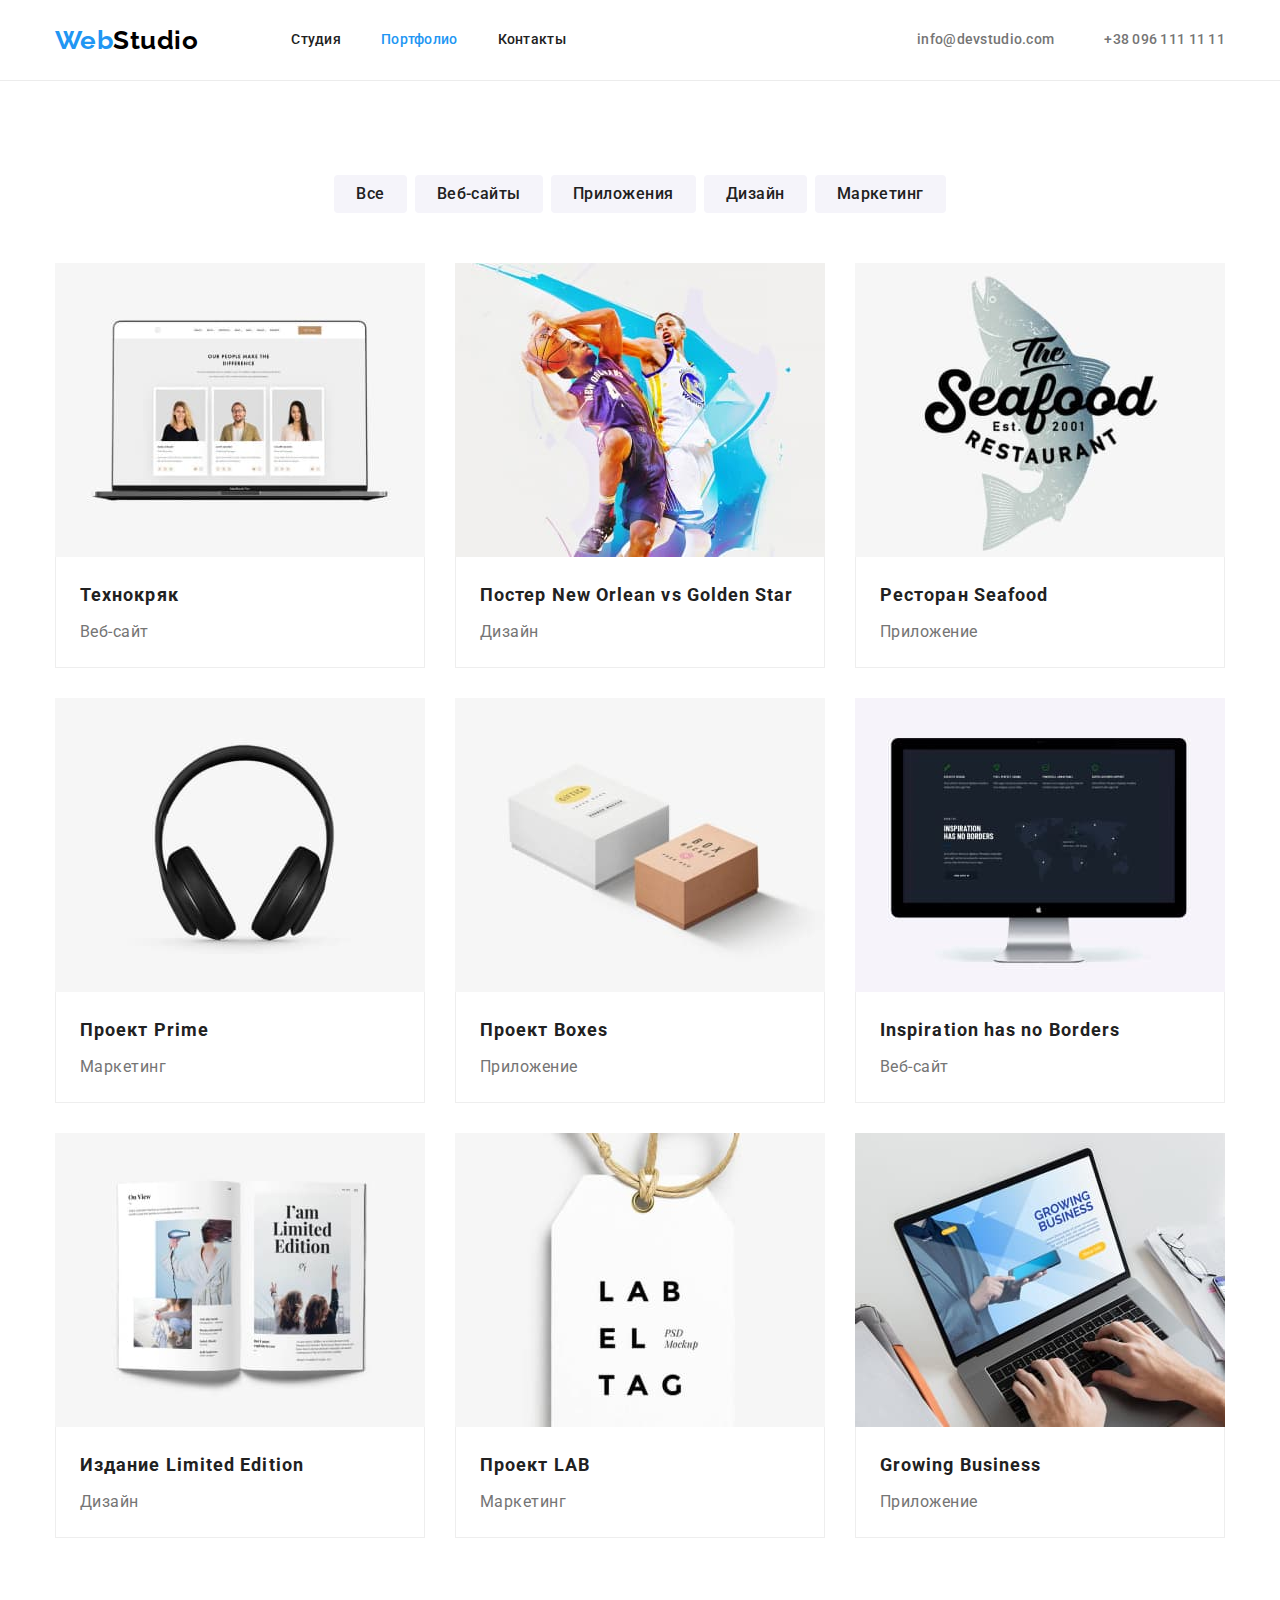
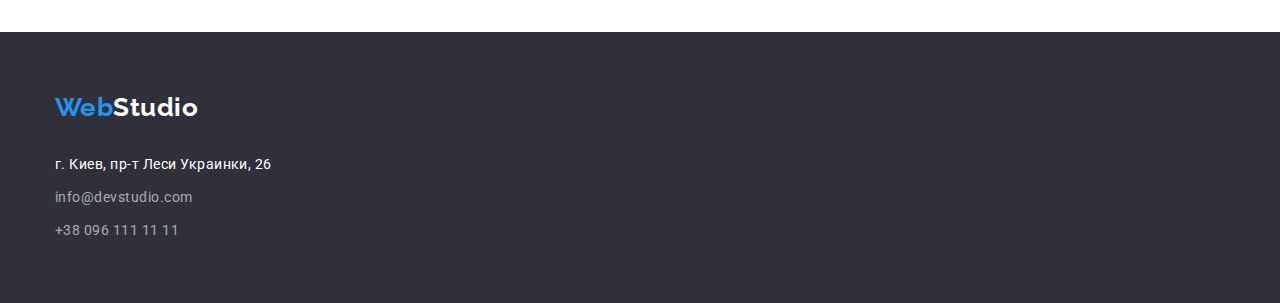
==== portfoio.html @ 577b6de7 "Initial commit" ====
<!DOCTYPE html>
<html lang="ru">
  <head>
    <meta charset="UTF-8" />
    <meta http-equiv="X-UA-Compatible" content="IE=edge" />
    <meta name="viewport" content="width=device-width, initial-scale=1.0" />
    <title>Document</title>
    <link
      href="https://fonts.googleapis.com/css2?family=Raleway:wght@700&family=Roboto:wght@400;500;700;900&display=swap"
      rel="stylesheet"
    />
    <link
      rel="stylesheet"
      href="https://cdn.jsdelivr.net/npm/modern-normalize@1.1.0/modern-normalize.min.css"
    />
    <link rel="stylesheet" href="./css/styles.css" />
  </head>
  <body>
    <header class="page-header">
      <div class="container main-nav">
        <nav class="nav-header">
          <a class="logo" href="./index.html"><span>Web</span>Studio</a>
          <ul class="nav-list">
            <li class="item"><a class="link" href="./index.html">Студия</a></li>
            <li class="item"><a class="link current" href="./portfoio.html">Портфолио</a></li>
            <li class="item"><a class="link" href="">Контакты</a></li>
          </ul>
        </nav>
        <div class="contacts-box">
          <a class="contacts" href="mailto:info@devstudio.com">info@devstudio.com</a>
          <a class="contacts" href="tel:+380961111111">+38 096 111 11 11</a>
        </div>
      </div>
    </header>
    <section class="section">
      <div class="container">
        <!-- приховати <h1>Портфолио</h1>  -->
        <h1 class="visually-hidden">Портфолио</h1>
        <ul class="button-list">
          <li class="button-items">
            <button class="button" type="button">Все</button>
          </li>
          <li class="button-items">
            <button class="button" type="button">Веб-сайты</button>
          </li>
          <li class="button-items">
            <button class="button" type="button">Приложения</button>
          </li>
          <li class="button-items">
            <button class="button" type="button">Дизайн</button>
          </li>
          <li class="button-items">
            <button class="button" type="button">Маркетинг</button>
          </li>
        </ul>
        <ul class="projects-list">
          <li class="projects-list-items">
            <img src="images/portfolio/pf-1.jpg" alt="Ноутбук" width="370" />
            <div class="projects-img">
              <h2 class="project-title">Технокряк</h2>
              <p class="project-text">Веб-сайт</p>
            </div>
          </li>
          <li class="projects-list-items">
            <img src="images/portfolio/pf-2.jpg" alt="Баскетболист" width="370" />
            <div class="projects-img">
              <h2 class="project-title">Постер New Orlean vs Golden Star</h2>
              <p class="project-text">Дизайн</p>
            </div>
          </li>
          <li class="projects-list-items">
            <img src="images/portfolio/pf-3.jpg" alt="Емблема Риба" width="370" />
            <div class="projects-img">
              <h2 class="project-title">Ресторан Seafood</h2>
              <p class="project-text">Приложение</p>
            </div>
          </li>
          <li class="projects-list-items">
            <img src="images/portfolio/pf-4.jpg" alt="Наушники" width="370" />
            <div class="projects-img">
              <h2 class="project-title">Проект Prime</h2>
              <p class="project-text">Маркетинг</p>
            </div>
          </li>
          <li class="projects-list-items">
            <img src="images/portfolio/pf-5.jpg" alt="Коробки" width="370" />
            <div class="projects-img">
              <h2 class="project-title">Проект Boxes</h2>
              <p class="project-text">Приложение</p>
            </div>
          </li>
          <li class="projects-list-items">
            <img src="images/portfolio/pf-6.jpg" alt="Монитор" width="370" />
            <div class="projects-img">
              <h2 class="project-title">Inspiration has no Borders</h2>
              <p class="project-text">Веб-сайт</p>
            </div>
          </li>
          <li class="projects-list-items">
            <img src="images/portfolio/pf-7.jpg" alt="Книга" width="370" />
            <div class="projects-img">
              <h2 class="project-title">Издание Limited Edition</h2>
              <p class="project-text">Дизайн</p>
            </div>
          </li>
          <li class="projects-list-items">
            <img src="images/portfolio/pf-8.jpg" alt="Бирка" width="370" />
            <div class="projects-img">
              <h2 class="project-title">Проект LAB</h2>
              <p class="project-text">Маркетинг</p>
            </div>
          </li>
          <li class="projects-list-items">
            <img src="images/portfolio/pf-9.jpg" alt="Пеатание на ноутбуке" width="370" />
            <div class="projects-img">
              <h2 class="project-title">Growing Business</h2>
              <p class="project-text">Приложение</p>
            </div>
          </li>
        </ul>
      </div>
    </section>
    <footer class="footer">
      <div class="container cotainer-footer">
        <a class="logo dark-bg" href="./index.html"><span>Web</span>Studio</a>
        <address>
          <ul class="address-list">
            <li><a class="street" href="">г. Киев, пр-т Леси Украинки, 26</a></li>
            <li><a class="contacts" href="mailto:info@devstudio.com">info@devstudio.com</a></li>
            <li><a class="contacts" href="tel:+380961111111">+38 096 111 11 11</a></li>
          </ul>
        </address>
      </div>
    </footer>
  </body>
</html>
---- css/styles.css ----
:root {
  --brand-color: #2196f3;
  --primay-text-color: #757575;
  --second-text-color: #ffffff;
  --third-text-color: #000000;
  --title-text-color: #212121;
  --bg-color-primary: #ffffff;
  --bg-color-second: #f5f4fa;
  --bg-color-third: #2f303a;
  --address-color: rgba(255, 255, 255, 0.6);
}

body {
  background-color: var(--bg-color-primary);
  font-family: 'Roboto', sans-serif;
  letter-spacing: 0.03em;
}
ul {
  list-style: none;
  margin-top: 0;
  margin-bottom: 0;
  padding-left: 0;
}
h1,
h2,
h3,
h4,
p {
  margin-top: 0;
  margin-bottom: 0;
}
button {
  font-family: inherit;
  cursor: pointer;
  border: none;
}

.container {
  width: 1200px;
  padding-left: 15px;
  padding-right: 15px;
  margin-left: auto;
  margin-right: auto;
}
.section {
  padding-top: 94px;
  padding-bottom: 94px;
}
.visually-hidden {
  position: absolute;
  width: 1px;
  height: 1px;
  margin: -1px;
  border: 0;
  padding: 0;
  white-space: nowrap;
  clip-path: inset(100%);
  clip: rect(0 0 0 0);
  overflow: hidden;
}

/* хедер */
.page-header {
  border-bottom: 1px solid #ececec;
}
.main-nav {
  display: flex;
  justify-content: space-between;
  align-items: center;
}
.nav-header {
  display: flex;
  align-items: center;
}
.logo {
  margin-right: 93px;
  color: var(--third-text-color);
  font-family: 'Raleway', sans-serif;
  font-weight: 700;
  font-size: 26px;
  line-height: 1.19;
  text-decoration: none;
}
.logo span {
  color: var(--brand-color);
}
.nav-list {
  display: flex;
}
.nav-list .link {
  display: block;
  padding-top: 32px;
  padding-bottom: 32px;
  color: var(--title-text-color);
  font-weight: 500;
  font-size: 14px;
  line-height: 1.14;
  letter-spacing: 0.02em;
  text-decoration: none;
}
.nav-list .item:not(:last-child) {
  margin-right: 40px;
}
.nav-list .link:hover,
.nav-list .link:focus {
  color: var(--brand-color);
}
.nav-list .link.current {
  color: var(--brand-color);
}
.page-header .contacts {
  margin-right: 50px;
  color: var(--primay-text-color);
  font-weight: 500;
  font-size: 14px;
  line-height: 1.14;
  letter-spacing: 0.02em;
  text-decoration: none;
}
.page-header .contacts:last-child {
  margin-right: 0;
}
.contacts:hover,
.contacts:focus {
  color: var(--brand-color);
}
.contacts-box {
  display: flex;
  /* gap: 50px; */
}

/* головний */
.main {
  text-align: center;
  background-color: var(--bg-color-third);
}
.main-container {
  padding-top: 200px;
  padding-bottom: 200px;
}
.main-title {
  width: 696px;
  margin-bottom: 30px;
  margin-left: auto;
  margin-right: auto;
  text-transform: uppercase;

  color: var(--second-text-color);
  font-weight: 900;
  font-size: 44px;
  line-height: 1.36;
  text-align: center;
  letter-spacing: 0.06em;
}
.button.main-btn {
  box-shadow: 0px 4px 4px rgba(0, 0, 0, 0.15);
  border-radius: 4px;
  color: var(--second-text-color);
  background-color: var(--brand-color);
  padding: 10px 32px;
  font-weight: 700;
  font-size: 16px;
  line-height: 1.88;
  letter-spacing: 0.06em;
}

/* перваги */
.features-list {
  display: flex;
  justify-content: space-between;
}
.features-list .item {
  width: 270px;
}
.features-title {
  margin-bottom: 10px;
  color: var(--title-text-color);
  font-weight: 700;
  font-size: 14px;
  line-height: 1.14;
  text-transform: uppercase;
}
.features-text {
  color: var(--primay-text-color);
  font-size: 14px;
  line-height: 1.71;
}
/* роота */
.section.top {
  padding-top: 0;
}
.section-title {
  margin-bottom: 50px;
  color: var(--title-text-color);
  font-weight: 700;
  font-size: 36px;
  line-height: 1.16;
  text-align: center;
}
.do-list {
  display: flex;
  justify-content: space-between;
}
/* команда */
.section.dark {
  background-color: var(--bg-color-second);
}
.team-list {
  display: flex;
  /* gap: 30px; */
}
.team-item {
  margin-right: 30px;
  /* flex-basis: calc((100% - 90px)/4; */
  width: 270px;
  text-align: center;
  filter: drop-shadow(0px 4px 4px rgba(0, 0, 0, 0.25));
}
.team-item:last-child {
  margin-right: 0;
}
.team-title {
  color: var(--title-text-color);
  font-weight: 500;
  font-size: 16px;
  line-height: 1.18;
  margin-bottom: 10px;
}

.team-item img {
  display: block;
}
.team-item-bottom {
  background-color: var(--bg-color-primary);
  padding: 30px 10px;
}
.team-text {
  color: var(--primay-text-color);
  font-size: 16px;
  line-height: 1.18;
}
/* футер */
.footer {
  background-color: var(--bg-color-third);
}
.cotainer-footer {
  padding-top: 60px;
  padding-bottom: 60px;
}
.logo.dark-bg {
  display: block;
  margin-bottom: 30px;
  color: var(--second-text-color);
}
.address-list {
  font-style: normal;
  font-size: 14px;
  line-height: 1.71;
}
.address-list .street {
  color: var(--second-text-color);
  text-decoration: none;
}
/* .address-list .street:hover,
.address-list .street:focus {
  color: var(--brand-color);
} */
.address-list .contacts {
  display: block;
  margin-top: 9px;
  color: var(--address-color);
  text-decoration: none;
}
.address-list .contacts:hover,
.address-list .contacts:focus {
  color: var(--brand-color);
}

/* portfolio.html */
.button-list {
  display: flex;
  align-items: center;
  justify-content: center;
  /* gap: 8px; */
  margin-bottom: 50px;
}
.button-list .button {
  padding: 6px 22px;
  border-radius: 4px;
  color: var(--title-text-color);
  background-color: var(--bg-color-second);
  font-weight: 500;
  font-size: 16px;
  line-height: 1.62;
  letter-spacing: 0.03em;
}
.button-items {
  margin-right: 8px;
}
.button-items:last-child {
  margin-right: 0;
}
.button-list .button:hover,
.button-list .button:focus {
  color: var(--second-text-color);
  background-color: var(--brand-color);
}
.projects-list {
  display: flex;
  flex-wrap: wrap;
  /* gap: 30px; */
}
.projects-list-items {
  margin-bottom: 30px;
  margin-right: 30px;
}
.projects-list-items:nth-child(3n) {
  margin-right: 0;
}
.projects-list-items:nth-child(n + 7) {
  margin-bottom: 0;
}
.projects-list img {
  display: block;
}
.projects-img {
  border: 1px solid #eeeeee;
  border-top: none;
  padding: 20px 24px;
}
.project-title {
  color: var(--title-text-color);
  font-weight: 700;
  font-size: 18px;
  line-height: 2;
  letter-spacing: 0.06em;
  margin-bottom: 4px;
}
.project-text {
  color: var(--primay-text-color);
  font-size: 16px;
  line-height: 1.88;
}
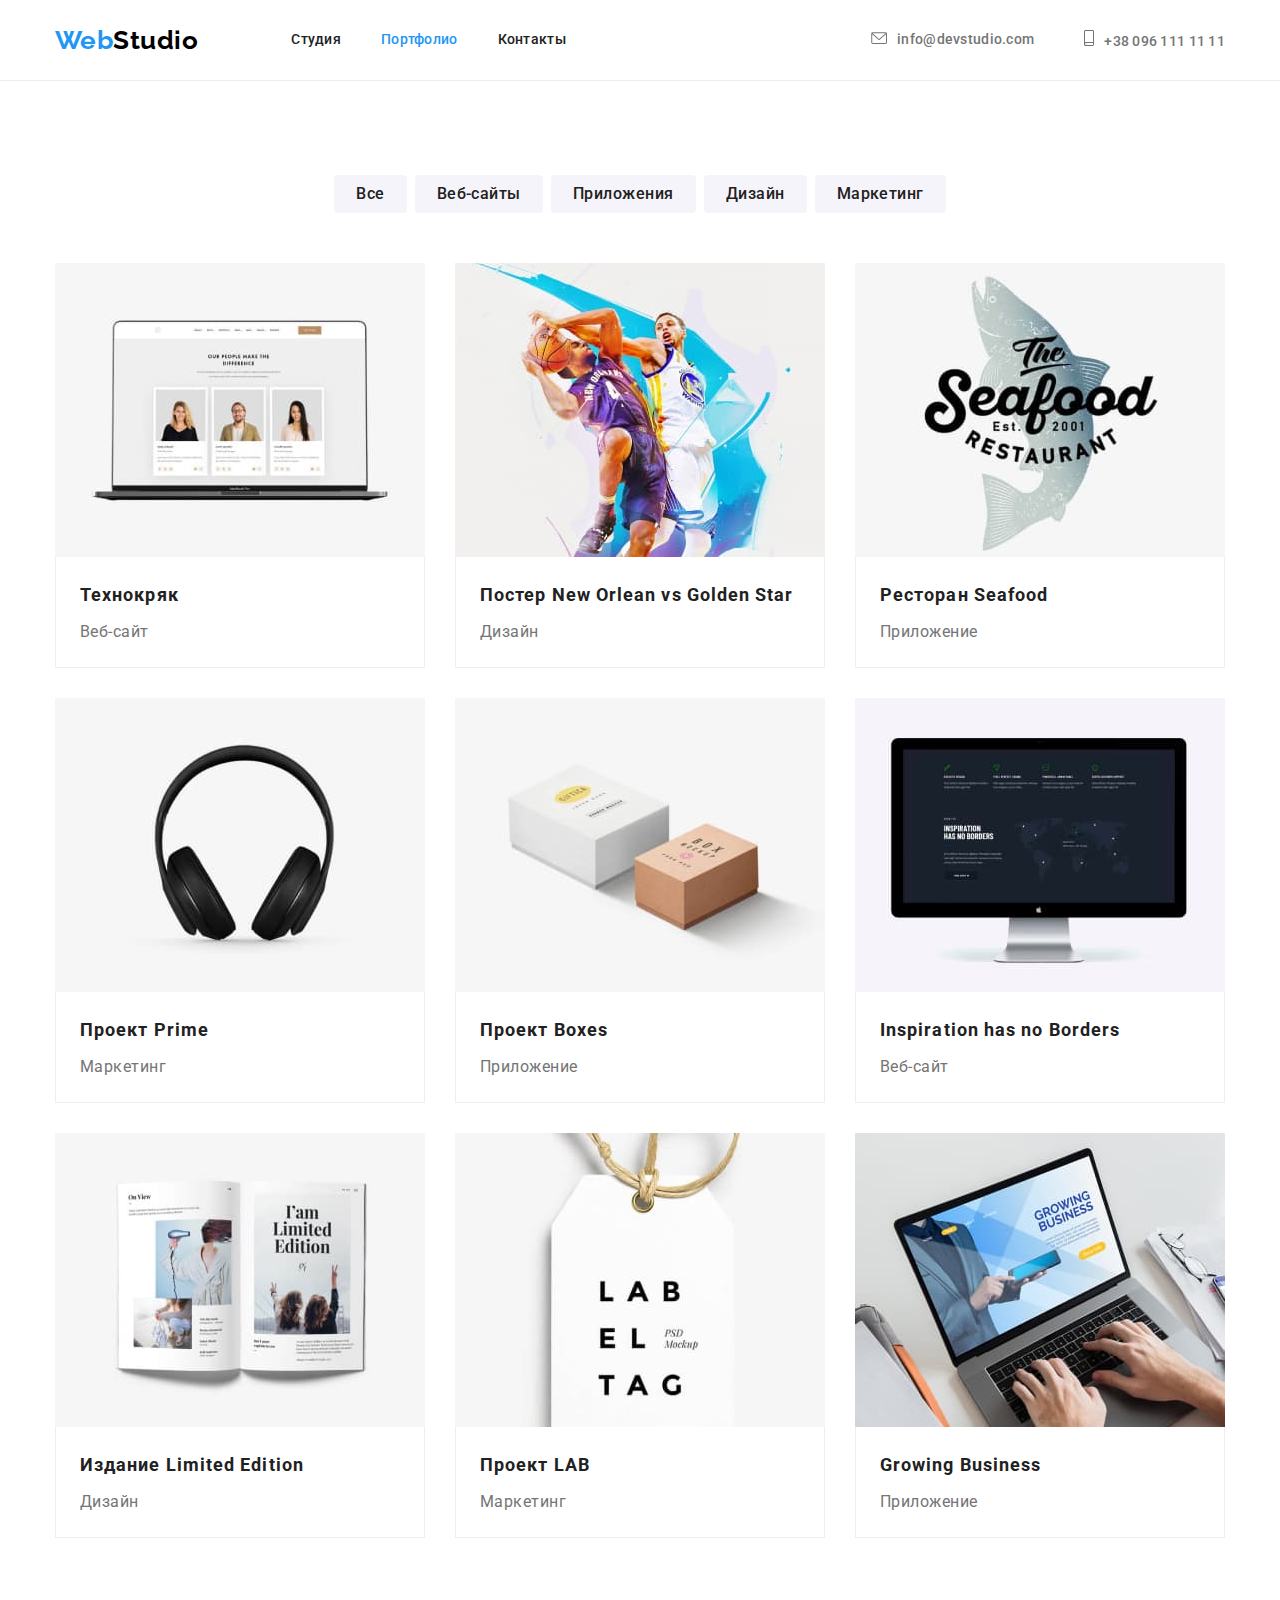
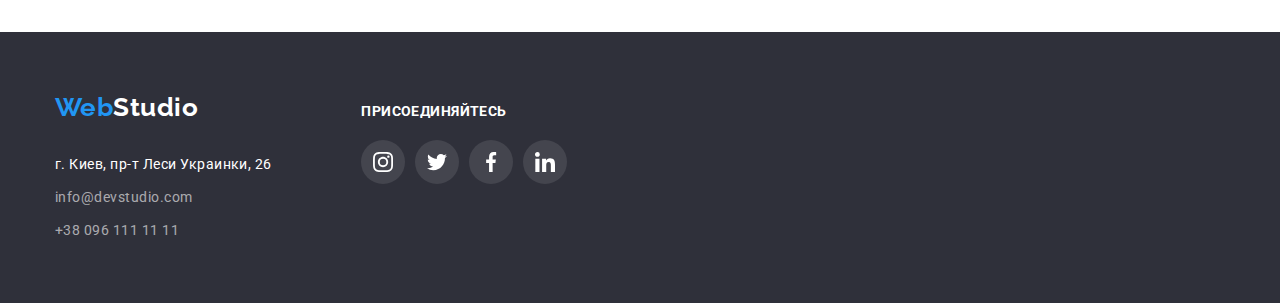
==== commit 130d336d: "add all svg" ====
--- a/portfoio.html
+++ b/portfoio.html
@@ -16,19 +16,29 @@
     <link rel="stylesheet" href="./css/styles.css" />
   </head>
   <body>
-    <header class="page-header">
-      <div class="container main-nav">
-        <nav class="nav-header">
+    <header class="header">
+      <div class="container header-container">
+        <nav class="header-nav">
           <a class="logo" href="./index.html"><span>Web</span>Studio</a>
-          <ul class="nav-list">
+          <ul class="header-nav-list">
             <li class="item"><a class="link" href="./index.html">Студия</a></li>
             <li class="item"><a class="link current" href="./portfoio.html">Портфолио</a></li>
             <li class="item"><a class="link" href="">Контакты</a></li>
           </ul>
         </nav>
-        <div class="contacts-box">
-          <a class="contacts" href="mailto:info@devstudio.com">info@devstudio.com</a>
-          <a class="contacts" href="tel:+380961111111">+38 096 111 11 11</a>
+        <div class="header-contacts">
+          <a class="header-contacts-link" href="mailto:info@devstudio.com">
+            <svg class="contacts-icon" width="16" height="12">
+              <use href="./images/icons.svg#icon-mail"></use>
+            </svg>
+            info@devstudio.com</a
+          >
+          <a class="header-contacts-link" href="tel:+380961111111">
+            <svg class="contacts-icon" width="10" height="16">
+              <use href="./images/icons.svg#icon-smartphone"></use>
+            </svg>
+            +38 096 111 11 11</a
+          >
         </div>
       </div>
     </header>
@@ -36,100 +46,165 @@
       <div class="container">
         <!-- приховати <h1>Портфолио</h1>  -->
         <h1 class="visually-hidden">Портфолио</h1>
-        <ul class="button-list">
-          <li class="button-items">
-            <button class="button" type="button">Все</button>
-          </li>
-          <li class="button-items">
-            <button class="button" type="button">Веб-сайты</button>
-          </li>
-          <li class="button-items">
-            <button class="button" type="button">Приложения</button>
-          </li>
-          <li class="button-items">
-            <button class="button" type="button">Дизайн</button>
-          </li>
-          <li class="button-items">
-            <button class="button" type="button">Маркетинг</button>
+        <ul class="portfolio-button-list">
+          <li class="portfolio-button-items">
+            <button class="portfolio-button" type="button">Все</button>
+          </li>
+          <li class="portfolio-button-items">
+            <button class="portfolio-button" type="button">Веб-сайты</button>
+          </li>
+          <li class="portfolio-button-items">
+            <button class="portfolio-button" type="button">Приложения</button>
+          </li>
+          <li class="portfolio-button-items">
+            <button class="portfolio-button" type="button">Дизайн</button>
+          </li>
+          <li class="portfolio-button-items">
+            <button class="portfolio-button" type="button">Маркетинг</button>
           </li>
         </ul>
         <ul class="projects-list">
           <li class="projects-list-items">
-            <img src="images/portfolio/pf-1.jpg" alt="Ноутбук" width="370" />
-            <div class="projects-img">
-              <h2 class="project-title">Технокряк</h2>
-              <p class="project-text">Веб-сайт</p>
-            </div>
-          </li>
-          <li class="projects-list-items">
-            <img src="images/portfolio/pf-2.jpg" alt="Баскетболист" width="370" />
-            <div class="projects-img">
-              <h2 class="project-title">Постер New Orlean vs Golden Star</h2>
-              <p class="project-text">Дизайн</p>
-            </div>
-          </li>
-          <li class="projects-list-items">
-            <img src="images/portfolio/pf-3.jpg" alt="Емблема Риба" width="370" />
-            <div class="projects-img">
-              <h2 class="project-title">Ресторан Seafood</h2>
-              <p class="project-text">Приложение</p>
-            </div>
-          </li>
-          <li class="projects-list-items">
-            <img src="images/portfolio/pf-4.jpg" alt="Наушники" width="370" />
-            <div class="projects-img">
-              <h2 class="project-title">Проект Prime</h2>
-              <p class="project-text">Маркетинг</p>
-            </div>
-          </li>
-          <li class="projects-list-items">
-            <img src="images/portfolio/pf-5.jpg" alt="Коробки" width="370" />
-            <div class="projects-img">
-              <h2 class="project-title">Проект Boxes</h2>
-              <p class="project-text">Приложение</p>
-            </div>
-          </li>
-          <li class="projects-list-items">
-            <img src="images/portfolio/pf-6.jpg" alt="Монитор" width="370" />
-            <div class="projects-img">
-              <h2 class="project-title">Inspiration has no Borders</h2>
-              <p class="project-text">Веб-сайт</p>
-            </div>
-          </li>
-          <li class="projects-list-items">
-            <img src="images/portfolio/pf-7.jpg" alt="Книга" width="370" />
-            <div class="projects-img">
-              <h2 class="project-title">Издание Limited Edition</h2>
-              <p class="project-text">Дизайн</p>
-            </div>
-          </li>
-          <li class="projects-list-items">
-            <img src="images/portfolio/pf-8.jpg" alt="Бирка" width="370" />
-            <div class="projects-img">
-              <h2 class="project-title">Проект LAB</h2>
-              <p class="project-text">Маркетинг</p>
-            </div>
-          </li>
-          <li class="projects-list-items">
-            <img src="images/portfolio/pf-9.jpg" alt="Пеатание на ноутбуке" width="370" />
-            <div class="projects-img">
-              <h2 class="project-title">Growing Business</h2>
-              <p class="project-text">Приложение</p>
-            </div>
+            <a class="projects-link" href=""
+              ><img src="images/portfolio/pf-1.jpg" alt="Ноутбук" width="370" />
+              <div class="projects-description">
+                <h2 class="project-title">Технокряк</h2>
+                <p class="project-text">Веб-сайт</p>
+              </div></a
+            >
+          </li>
+          <li class="projects-list-items">
+            <a class="projects-link" href=""
+              ><img src="images/portfolio/pf-2.jpg" alt="Баскетболист" width="370" />
+              <div class="projects-description">
+                <h2 class="project-title">Постер New Orlean vs Golden Star</h2>
+                <p class="project-text">Дизайн</p>
+              </div></a
+            >
+          </li>
+          <li class="projects-list-items">
+            <a class="projects-link" href=""
+              ><img src="images/portfolio/pf-3.jpg" alt="Емблема Риба" width="370" />
+              <div class="projects-description">
+                <h2 class="project-title">Ресторан Seafood</h2>
+                <p class="project-text">Приложение</p>
+              </div></a
+            >
+          </li>
+          <li class="projects-list-items">
+            <a class="projects-link" href=""
+              ><img src="images/portfolio/pf-4.jpg" alt="Наушники" width="370" />
+              <div class="projects-description">
+                <h2 class="project-title">Проект Prime</h2>
+                <p class="project-text">Маркетинг</p>
+              </div></a
+            >
+          </li>
+          <li class="projects-list-items">
+            <a class="projects-link" href=""
+              ><img src="images/portfolio/pf-5.jpg" alt="Коробки" width="370" />
+              <div class="projects-description">
+                <h2 class="project-title">Проект Boxes</h2>
+                <p class="project-text">Приложение</p>
+              </div></a
+            >
+          </li>
+          <li class="projects-list-items">
+            <a class="projects-link" href=""
+              ><img src="images/portfolio/pf-6.jpg" alt="Монитор" width="370" />
+              <div class="projects-description">
+                <h2 class="project-title">Inspiration has no Borders</h2>
+                <p class="project-text">Веб-сайт</p>
+              </div></a
+            >
+          </li>
+          <li class="projects-list-items">
+            <a class="projects-link" href=""
+              ><img src="images/portfolio/pf-7.jpg" alt="Книга" width="370" />
+              <div class="projects-description">
+                <h2 class="project-title">Издание Limited Edition</h2>
+                <p class="project-text">Дизайн</p>
+              </div></a
+            >
+          </li>
+          <li class="projects-list-items">
+            <a class="projects-link" href=""
+              ><img src="images/portfolio/pf-8.jpg" alt="Бирка" width="370" />
+              <div class="projects-description">
+                <h2 class="project-title">Проект LAB</h2>
+                <p class="project-text">Маркетинг</p>
+              </div></a
+            >
+          </li>
+          <li class="projects-list-items">
+            <a class="projects-link" href=""
+              ><img src="images/portfolio/pf-9.jpg" alt="Пеатание на ноутбуке" width="370" />
+              <div class="projects-description">
+                <h2 class="project-title">Growing Business</h2>
+                <p class="project-text">Приложение</p>
+              </div></a
+            >
           </li>
         </ul>
       </div>
     </section>
     <footer class="footer">
-      <div class="container cotainer-footer">
-        <a class="logo dark-bg" href="./index.html"><span>Web</span>Studio</a>
-        <address>
-          <ul class="address-list">
-            <li><a class="street" href="">г. Киев, пр-т Леси Украинки, 26</a></li>
-            <li><a class="contacts" href="mailto:info@devstudio.com">info@devstudio.com</a></li>
-            <li><a class="contacts" href="tel:+380961111111">+38 096 111 11 11</a></li>
+      <div class="container footer-cotainer">
+        <div class="contacts-container">
+          <a class="logo dark-bg" href="./index.html"><span>Web</span>Studio</a>
+          <address>
+            <ul class="address-list">
+              <li><a class="street" href="">г. Киев, пр-т Леси Украинки, 26</a></li>
+              <li><a class="contacts" href="mailto:info@devstudio.com">info@devstudio.com</a></li>
+              <li><a class="contacts" href="tel:+380961111111">+38 096 111 11 11</a></li>
+            </ul>
+          </address>
+        </div>
+        <div class="social-container">
+          <p class="social-title">присоединяйтесь</p>
+          <ul class="our-social-list">
+            <li class="our-social-item">
+              <a
+                class="our-social-link"
+                href="https://www.instagram.com/"
+                target="blank"
+                rel="noopener noreferrer"
+                ><svg width="20" height="20">
+                  <use href="./images/icons.svg#icon-instagram"></use></svg
+              ></a>
+            </li>
+            <li class="our-social-item">
+              <a
+                class="our-social-link"
+                href="https://twitter.com/"
+                target="blank"
+                rel="noopener noreferrer"
+                ><svg class="team-social-icon" width="20" height="20">
+                  <use href="./images/icons.svg#icon-twitter"></use></svg
+              ></a>
+            </li>
+            <li class="our-social-item">
+              <a
+                class="our-social-link"
+                href="https://uk-ua.facebook.com/"
+                target="blank"
+                rel="noopener noreferrer"
+                ><svg width="20" height="20">
+                  <use href="./images/icons.svg#icon-facebook"></use></svg
+              ></a>
+            </li>
+            <li class="our-social-item">
+              <a
+                class="our-social-link"
+                href="https://ua.linkedin.com/"
+                target="blank"
+                rel="noopener noreferrer"
+                ><svg width="20" height="20">
+                  <use href="./images/icons.svg#icon-linkedin"></use></svg
+              ></a>
+            </li>
           </ul>
-        </address>
+        </div>
       </div>
     </footer>
   </body>
--- a/css/styles.css
+++ b/css/styles.css
@@ -45,6 +45,14 @@
 .section {
   padding-top: 94px;
   padding-bottom: 94px;
+}
+.section-title {
+  margin-bottom: 50px;
+  color: var(--title-text-color);
+  font-weight: 700;
+  font-size: 36px;
+  line-height: 1.16;
+  text-align: center;
 }
 .visually-hidden {
   position: absolute;
@@ -58,20 +66,25 @@
   clip: rect(0 0 0 0);
   overflow: hidden;
 }
-
-/* хедер */
-.page-header {
+/* --------------------------- */
+
+/* Header */
+
+.header {
   border-bottom: 1px solid #ececec;
 }
-.main-nav {
+
+.header-container {
   display: flex;
   justify-content: space-between;
   align-items: center;
 }
-.nav-header {
-  display: flex;
-  align-items: center;
-}
+
+.header-nav {
+  display: flex;
+  align-items: center;
+}
+
 .logo {
   margin-right: 93px;
   color: var(--third-text-color);
@@ -84,13 +97,21 @@
 .logo span {
   color: var(--brand-color);
 }
-.nav-list {
-  display: flex;
-}
-.nav-list .link {
+
+.header-nav-list {
+  display: flex;
+  align-items: center;
+}
+
+.header-nav-list .item:not(:last-child) {
+  margin-right: 40px;
+}
+
+.header-nav-list .link {
   display: block;
   padding-top: 32px;
   padding-bottom: 32px;
+
   color: var(--title-text-color);
   font-weight: 500;
   font-size: 14px;
@@ -98,61 +119,78 @@
   letter-spacing: 0.02em;
   text-decoration: none;
 }
-.nav-list .item:not(:last-child) {
-  margin-right: 40px;
-}
-.nav-list .link:hover,
-.nav-list .link:focus {
+.header-nav-list .link:hover,
+.header-nav-list .link:focus {
   color: var(--brand-color);
 }
-.nav-list .link.current {
+.header-nav-list .link.current {
   color: var(--brand-color);
 }
-.page-header .contacts {
+
+.header-contacts {
+  display: flex;
+  align-items: center;
+}
+
+.header-contacts-link {
+  display: flex;
+  align-items: baseline;
   margin-right: 50px;
+
   color: var(--primay-text-color);
+  fill: var(--primay-text-color);
   font-weight: 500;
   font-size: 14px;
   line-height: 1.14;
   letter-spacing: 0.02em;
   text-decoration: none;
 }
-.page-header .contacts:last-child {
+.header-contacts-link:last-child {
   margin-right: 0;
 }
-.contacts:hover,
-.contacts:focus {
+.header-contacts-link:hover,
+.header-contacts-link:focus {
   color: var(--brand-color);
-}
-.contacts-box {
-  display: flex;
-  /* gap: 50px; */
-}
-
-/* головний */
-.main {
+  fill: var(--brand-color);
+}
+.contacts-icon {
+  margin-right: 10px;
+  fill: inherit;
+}
+
+/* Hero */
+
+.hero {
   text-align: center;
-  background-color: var(--bg-color-third);
-}
-.main-container {
+  background-color: rgba(47, 48, 58, 0.4);
+  background-image: url(/images/main/bg-Img.jpg);
+  background-repeat: no-repeat;
+  background-position: center;
+
+  background-color: #c4c4c4;
+}
+
+.hero-container {
   padding-top: 200px;
   padding-bottom: 200px;
 }
+
 .main-title {
   width: 696px;
+  text-align: center;
   margin-bottom: 30px;
   margin-left: auto;
   margin-right: auto;
-  text-transform: uppercase;
 
   color: var(--second-text-color);
   font-weight: 900;
   font-size: 44px;
   line-height: 1.36;
-  text-align: center;
+  text-transform: uppercase;
   letter-spacing: 0.06em;
 }
-.button.main-btn {
+
+.main-btn {
   box-shadow: 0px 4px 4px rgba(0, 0, 0, 0.15);
   border-radius: 4px;
   color: var(--second-text-color);
@@ -163,14 +201,34 @@
   line-height: 1.88;
   letter-spacing: 0.06em;
 }
-
-/* перваги */
+.main-btn:hover,
+.main-btn:focus {
+  background-color: #188ce8;
+}
+
+/* Benefits */
+
 .features-list {
   display: flex;
-  justify-content: space-between;
+  align-items: center;
 }
 .features-list .item {
   width: 270px;
+  margin-right: 30px;
+}
+.features-list .item:last-child {
+  margin-right: 0;
+}
+.features-icon {
+  display: flex;
+  justify-content: center;
+  align-items: center;
+  margin-bottom: 30px;
+
+  width: 270px;
+  height: 120px;
+  background: var(--bg-color-second);
+  border-radius: 4px;
 }
 .features-title {
   margin-bottom: 10px;
@@ -185,39 +243,45 @@
   font-size: 14px;
   line-height: 1.71;
 }
-/* роота */
-.section.top {
+
+/* Work */
+
+.work-section {
   padding-top: 0;
 }
-.section-title {
-  margin-bottom: 50px;
-  color: var(--title-text-color);
-  font-weight: 700;
-  font-size: 36px;
-  line-height: 1.16;
-  text-align: center;
-}
-.do-list {
-  display: flex;
-  justify-content: space-between;
-}
-/* команда */
-.section.dark {
+
+.work-list {
+  display: flex;
+  align-items: center;
+}
+.work-list-item:not(:last-child) {
+  margin-right: 30px;
+}
+
+/* Team */
+
+.team-section {
   background-color: var(--bg-color-second);
 }
 .team-list {
   display: flex;
-  /* gap: 30px; */
+  align-items: center;
 }
 .team-item {
   margin-right: 30px;
-  /* flex-basis: calc((100% - 90px)/4; */
   width: 270px;
   text-align: center;
   filter: drop-shadow(0px 4px 4px rgba(0, 0, 0, 0.25));
 }
 .team-item:last-child {
   margin-right: 0;
+}
+.team-item img {
+  display: block;
+}
+.team-item-bottom {
+  background-color: var(--bg-color-primary);
+  padding: 30px 10px;
 }
 .team-title {
   color: var(--title-text-color);
@@ -226,26 +290,83 @@
   line-height: 1.18;
   margin-bottom: 10px;
 }
-
-.team-item img {
-  display: block;
-}
-.team-item-bottom {
-  background-color: var(--bg-color-primary);
-  padding: 30px 10px;
-}
 .team-text {
+  margin-bottom: 16px;
   color: var(--primay-text-color);
   font-size: 16px;
   line-height: 1.18;
 }
-/* футер */
+.team-social-list {
+  display: flex;
+  align-items: center;
+  justify-content: center;
+}
+.team-social-item:not(:last-child) {
+  margin-right: 10px;
+}
+
+.team-social-link {
+  display: flex;
+  align-items: center;
+  justify-content: center;
+  width: 44px;
+  height: 44px;
+  border-radius: 50%;
+  fill: #afb1b8;
+}
+.team-social-link:hover,
+.team-social-link:focus {
+  background-color: var(--brand-color);
+  fill: var(--second-text-color);
+}
+.team-social-icon {
+  fill: inherit;
+}
+
+/* Customers */
+
+.customers-list {
+  display: flex;
+  align-items: center;
+}
+.customer-item:not(:last-child) {
+  margin-right: 30px;
+}
+.customer-link {
+  display: flex;
+  align-items: center;
+  justify-content: center;
+  width: 170px;
+  height: 92px;
+  fill: #afb1b8;
+
+  border: 1px solid #afb1b8;
+  box-sizing: border-box;
+  border-radius: 4px;
+}
+.customer-link:hover,
+.customer-link:focus {
+  border-color: var(--brand-color);
+  fill: var(--brand-color);
+}
+.customer-logo:hover,
+.customer-logo:focus {
+  fill: inherit;
+}
+
+/* Footer */
+
 .footer {
   background-color: var(--bg-color-third);
 }
-.cotainer-footer {
+.footer-cotainer {
+  display: flex;
+  align-items: baseline;
   padding-top: 60px;
   padding-bottom: 60px;
+}
+.contacts-container {
+  margin-right: 70px;
 }
 .logo.dark-bg {
   display: block;
@@ -261,10 +382,7 @@
   color: var(--second-text-color);
   text-decoration: none;
 }
-/* .address-list .street:hover,
-.address-list .street:focus {
-  color: var(--brand-color);
-} */
+
 .address-list .contacts {
   display: block;
   margin-top: 9px;
@@ -275,16 +393,56 @@
 .address-list .contacts:focus {
   color: var(--brand-color);
 }
+.social-title {
+  margin-bottom: 20px;
+  font-family: 'Roboto';
+  font-style: normal;
+  font-weight: 700;
+  font-size: 14px;
+  line-height: 1.14;
+  letter-spacing: 0.03em;
+  text-transform: uppercase;
+
+  color: var(--second-text-color);
+}
+.our-social-list {
+  display: flex;
+  align-items: center;
+  justify-content: center;
+}
+.our-social-item:not(:last-child) {
+  margin-right: 10px;
+}
+.our-social-link {
+  display: flex;
+  align-items: center;
+  justify-content: center;
+  width: 44px;
+  height: 44px;
+  background-color: rgba(255, 255, 255, 0.1);
+  border-radius: 50%;
+  fill: var(--second-text-color);
+}
+.our-social-link:hover,
+.our-social-link:focus {
+  background-color: var(--brand-color);
+}
+.team-social-icon {
+  fill: inherit;
+}
+
+/* ========================================= */
 
 /* portfolio.html */
-.button-list {
+
+.portfolio-button-list {
   display: flex;
   align-items: center;
   justify-content: center;
   /* gap: 8px; */
   margin-bottom: 50px;
 }
-.button-list .button {
+.portfolio-button {
   padding: 6px 22px;
   border-radius: 4px;
   color: var(--title-text-color);
@@ -294,21 +452,23 @@
   line-height: 1.62;
   letter-spacing: 0.03em;
 }
-.button-items {
+.portfolio-button-items {
   margin-right: 8px;
 }
-.button-items:last-child {
+.portfolio-button-items:last-child {
   margin-right: 0;
 }
-.button-list .button:hover,
-.button-list .button:focus {
+.portfolio-button:hover,
+.portfolio-button:focus {
   color: var(--second-text-color);
   background-color: var(--brand-color);
-}
+  box-shadow: 0px 3px 1px rgba(0, 0, 0, 0.1), 0px 1px 2px rgba(0, 0, 0, 0.08),
+    0px 2px 2px rgba(0, 0, 0, 0.12);
+}
+
 .projects-list {
   display: flex;
   flex-wrap: wrap;
-  /* gap: 30px; */
 }
 .projects-list-items {
   margin-bottom: 30px;
@@ -320,10 +480,19 @@
 .projects-list-items:nth-child(n + 7) {
   margin-bottom: 0;
 }
+.projects-link {
+  display: block;
+  text-decoration: none;
+}
+.projects-link:hover,
+.projects-link:focus {
+  box-shadow: 0px 1px 1px rgba(0, 0, 0, 0.12), 0px 4px 4px rgba(0, 0, 0, 0.06),
+    1px 4px 6px rgba(0, 0, 0, 0.16);
+}
 .projects-list img {
   display: block;
 }
-.projects-img {
+.projects-description {
   border: 1px solid #eeeeee;
   border-top: none;
   padding: 20px 24px;
